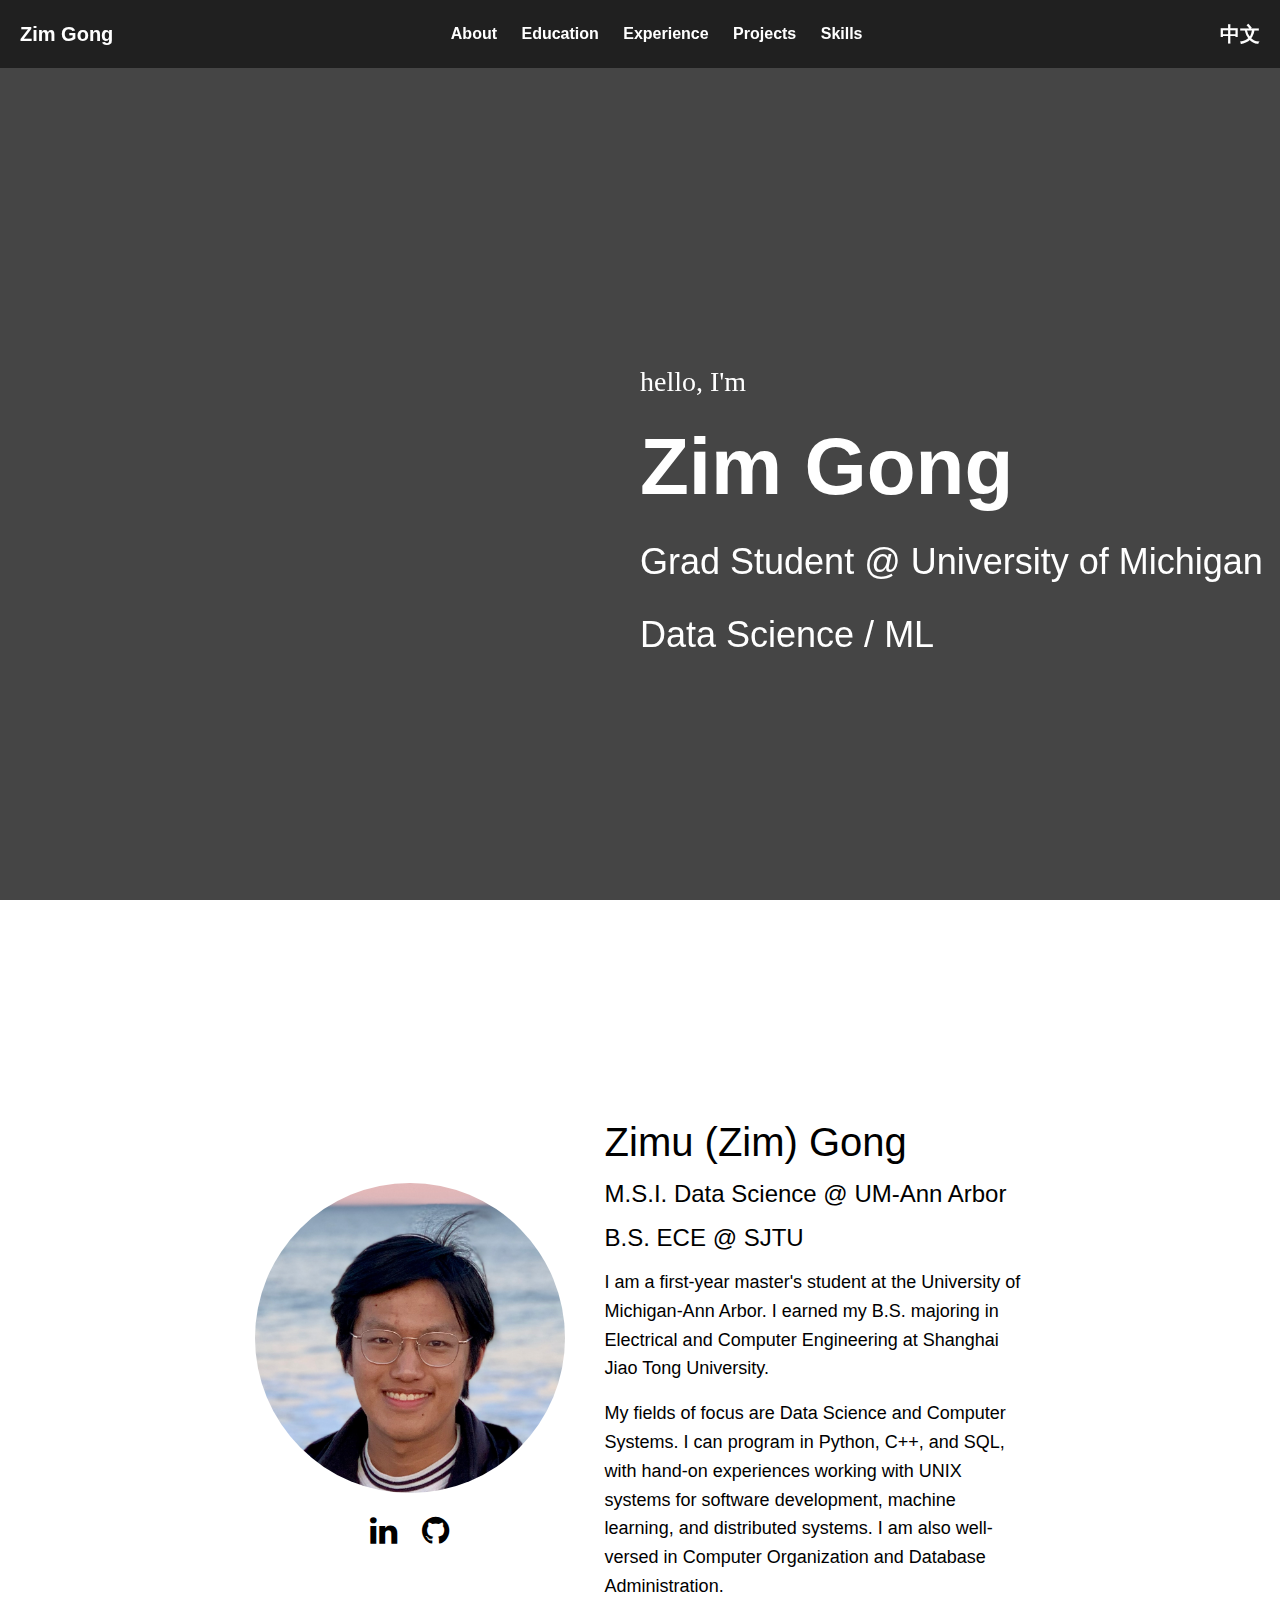
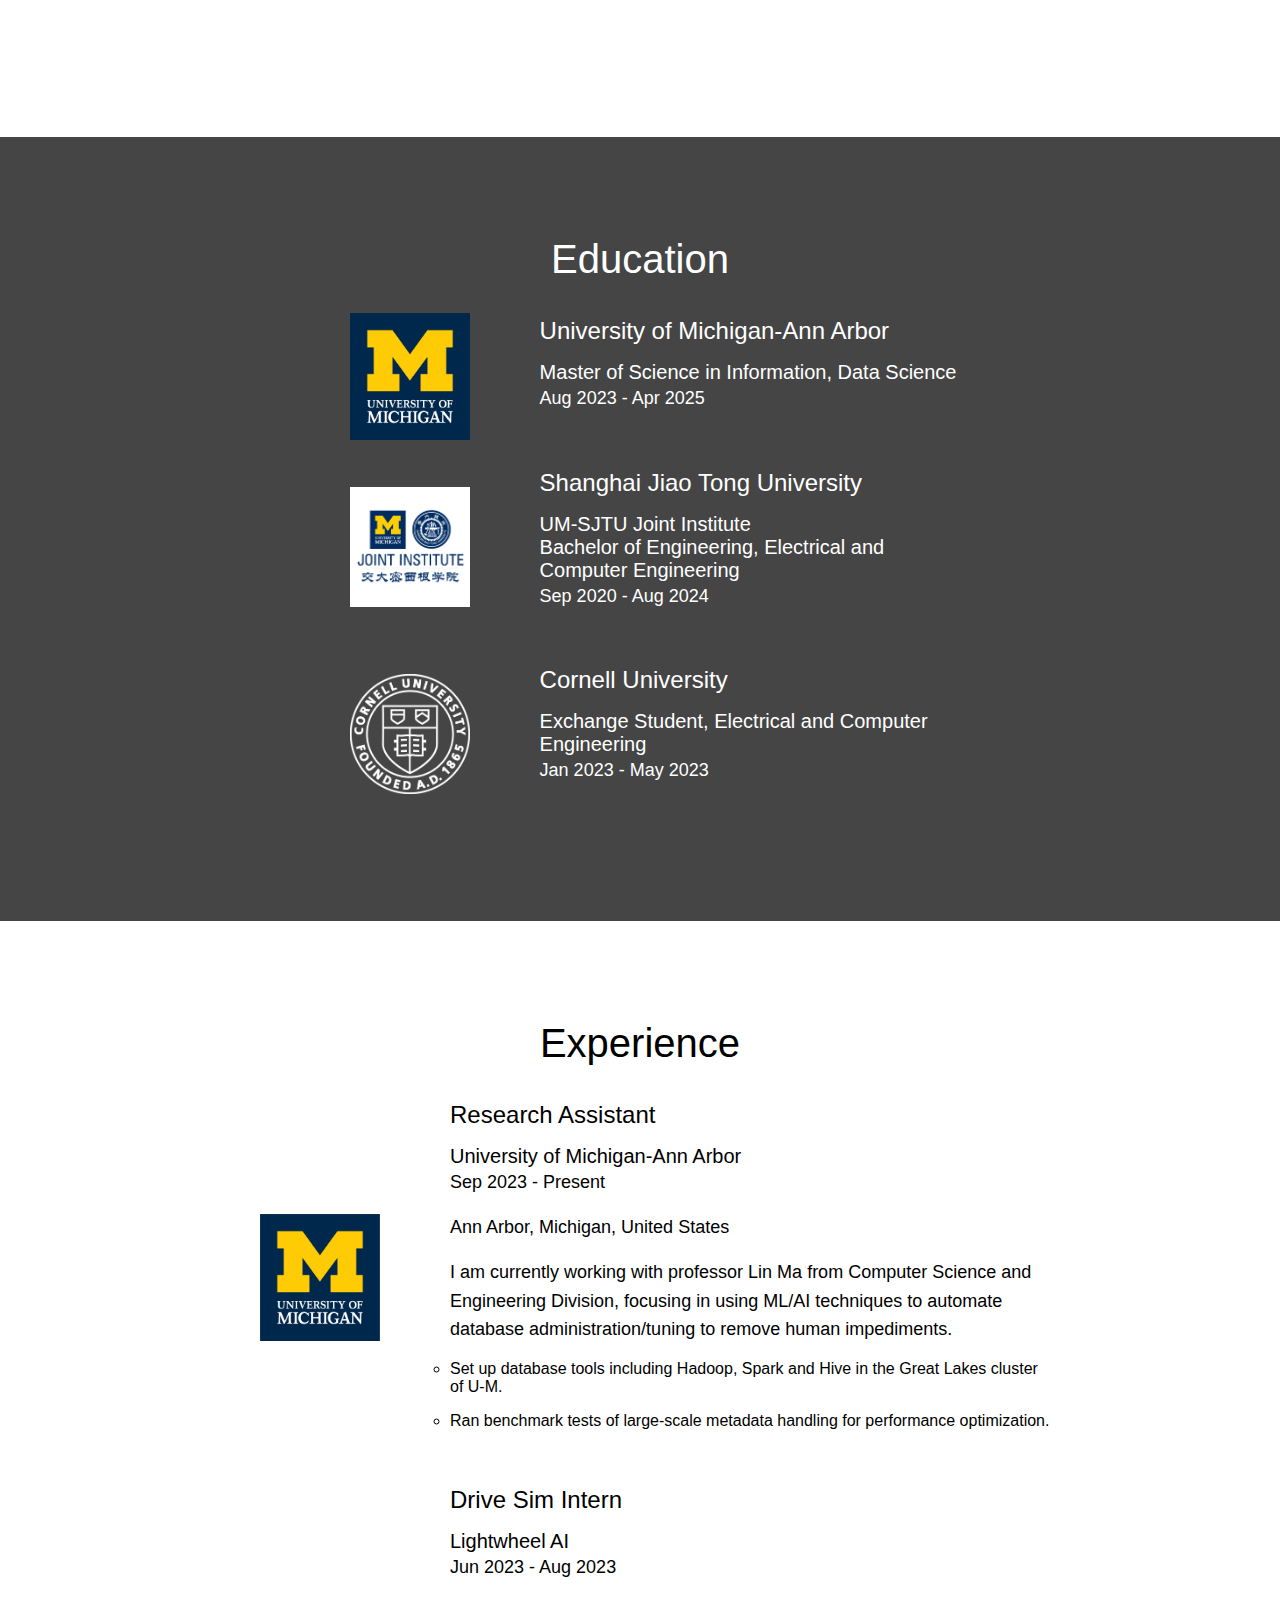
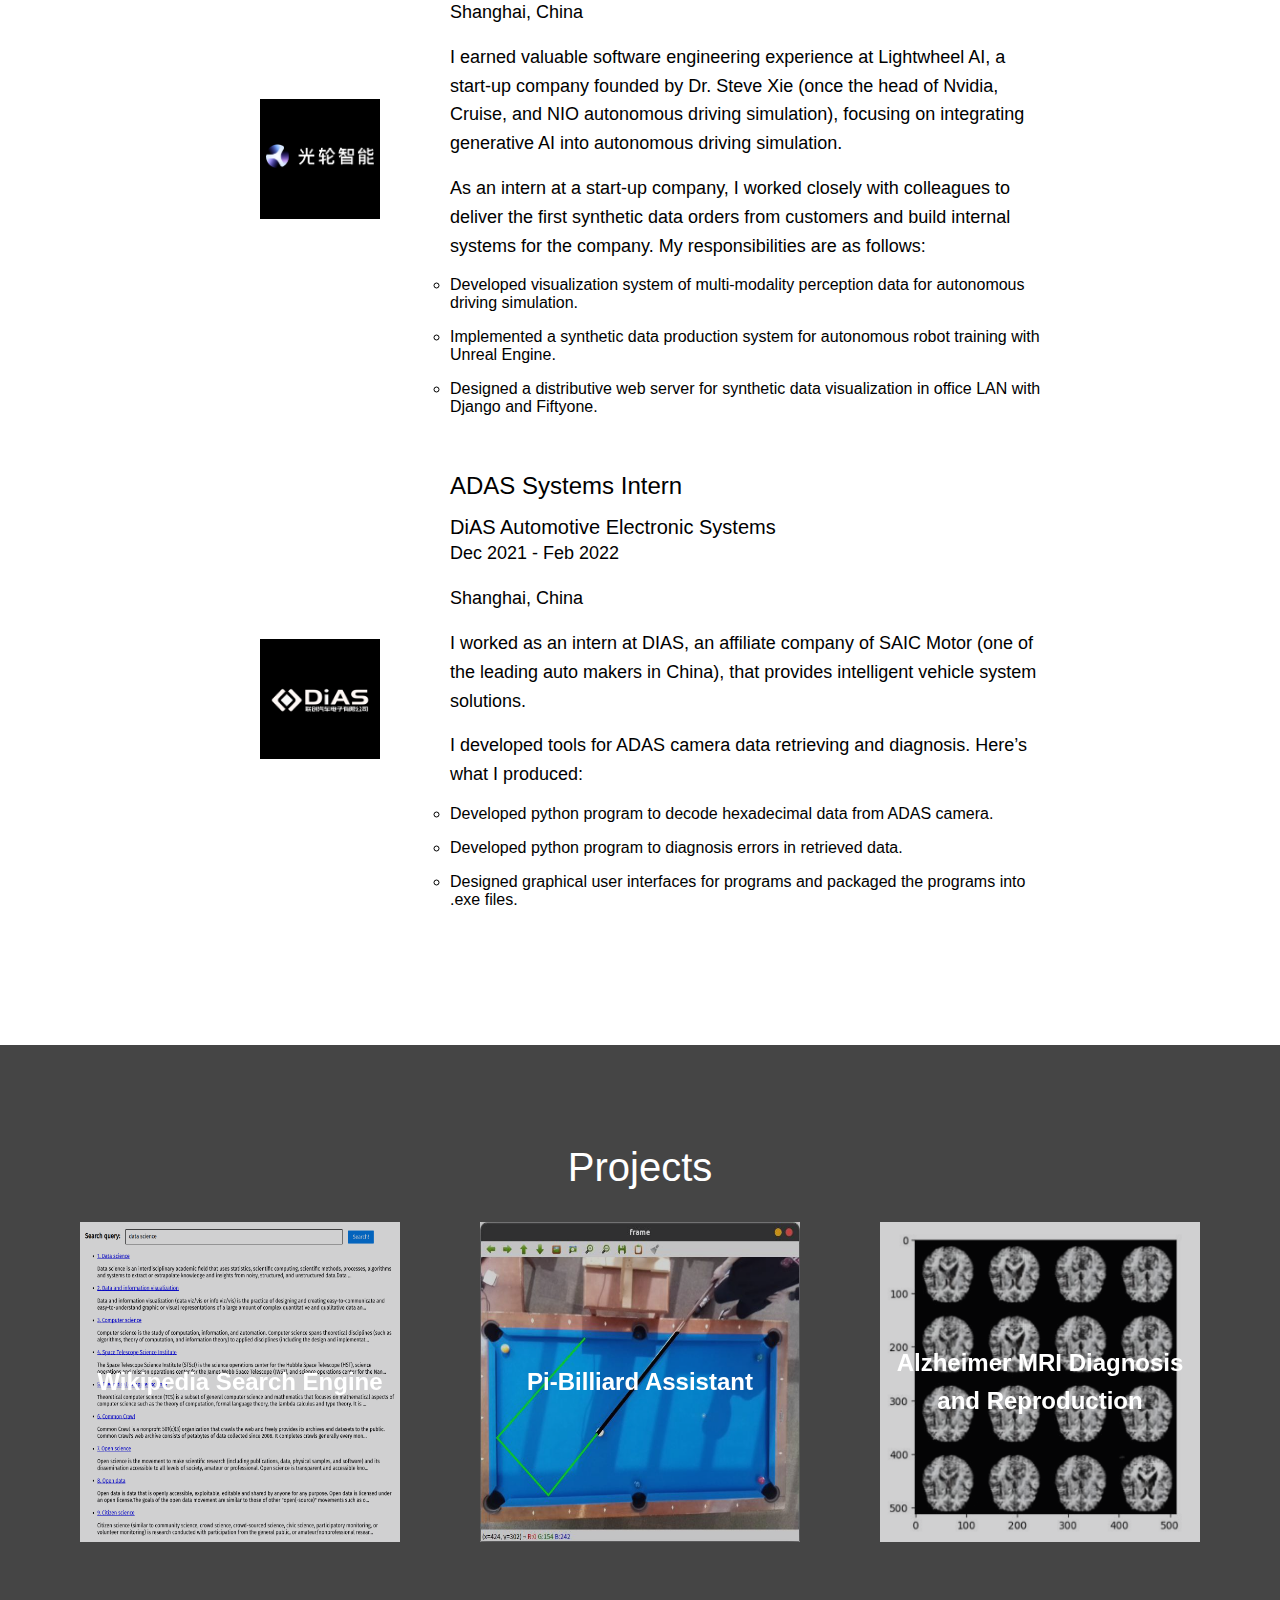
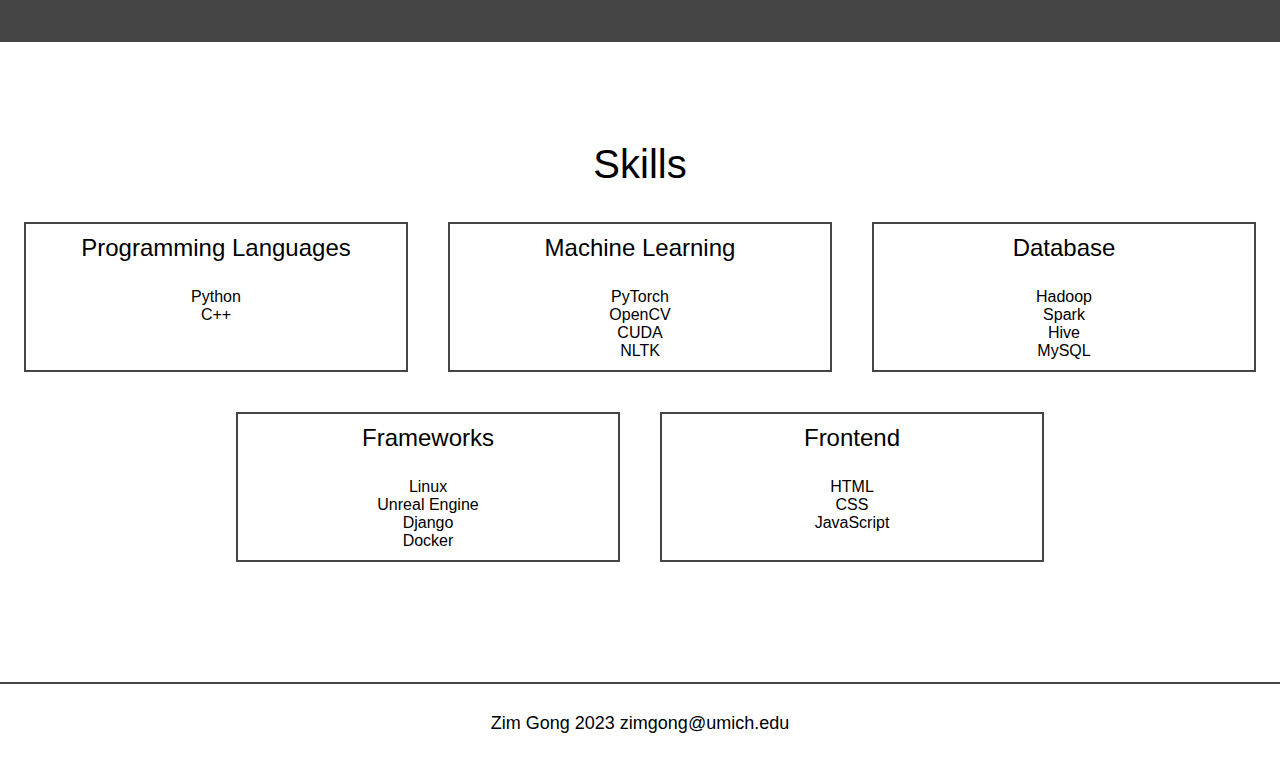
==== index.html @ d5c475df "Initial commit" ====
<!DOCTYPE html>
<html lang="en">

<head>
    <meta charset="UTF-8">
    <meta name="viewport" content="width=device-width, initial-scale=1.0">
    <link rel="stylesheet" href="css/html5reset.css">
    <link rel="stylesheet" href="https://cdnjs.cloudflare.com/ajax/libs/font-awesome/4.7.0/css/font-awesome.min.css">
    <link rel="stylesheet" href="css/style.css">
    <title>Zimu (Zim) Gong</title>
    <link rel="icon" type="image/x-icon" href="images/favicon.ico">
</head>

<body>
    <a id="skip" href="#main">Skip to Main Content</a>
    <header>
        <p class="name">Zim Gong</p>
        <nav>
            <ul>
                <li><a href="#about">About</a></li>
                <li><a href="#education">Education</a></li>
                <li><a href="#experience">Experience</a></li>
                <li><a href="#projects">Projects</a></li>
                <li><a href="#skills">Skills</a></li>
            </ul>
        </nav>
        <a class="language" href="./index_ce.html">中文</a>
    </header>
    <main id="main">
        <div class="section" id="cover">
            <!-- <img src="images/main_background.jpg" alt="Zimu Gong Main Background"> -->
            <div id="aboutbox">
                <p class="small">hello, I'm</p>
                <h1 class="title">Zim Gong</h1>
                <p class="medium">Grad Student @ University of Michigan</p>
                <p class="medium">Data Science / ML</p>
            </div>
        </div>
        <div class="section">
            <!-- <h2>About</h2> -->
            <div class="content" id="about">
                <div class="picturebox" id="portfolio">
                    <img id="portfolio_pic" src="images/portfolio.jpg" alt="Zimu Gong Portfolio">
                    <div class="social">
                        <ul>
                            <li><i class="fa fa-linkedin" ></i></li>
                            <li><i class="fa fa-github"></i></li>
                        </ul>

                    </div>
                </div>
                <div class="textbox" id="intro">
                    <h2>Zimu (Zim) Gong</h2>
                    <h3>M.S.I. Data Science @ UM-Ann Arbor</h3>
                    <h3>B.S. ECE @ SJTU</h3>
                    <p>I am a first-year master's student at the University of Michigan-Ann Arbor. I earned my B.S.
                        majoring
                        in
                        Electrical and Computer Engineering at Shanghai Jiao Tong University. </p>
                    <p>My fields of focus are Data Science and Computer Systems. I can program in Python, C++, and SQL,
                        with
                        hand-on experiences working with UNIX systems for software development, machine learning, and
                        distributed systems. I am also well-versed in Computer Organization and Database Administration.
                    </p>
                </div>
            </div>
        </div>
        <div class="section" id="education">
            <h2>Education</h2>
            <div class="content">
                <div class="logo">
                    <img src="images/U-M_Logo-Hex.png" alt="University of Michigan Logo">
                </div>
                <div class="textbox">
                    <h3>University of Michigan-Ann Arbor</h3>
                    <h4>Master of Science in Information, Data Science</h4>
                    <p>Aug 2023 - Apr 2025</p>
                </div>
            </div>
            <div class="content">
                <div class="logo" id="ji_logo">
                    <img src="images/ji_logo.png" alt="Shanghai Jiao Tong University Logo">
                </div>
                <div class="textbox">
                    <h3>Shanghai Jiao Tong University</h3>
                    <h4>UM-SJTU Joint Institute</h4>
                    <h4>Bachelor of Engineering, Electrical and Computer Engineering</h4>
                    <p>Sep 2020 - Aug 2024</p>
                </div>
            </div>
            <div class="content">
                <div class="logo">
                    <img src="images/cornell_seal_simple_web_white.png" alt="Cornell University Logo">
                </div>
                <div class="textbox">
                    <h3>Cornell University</h3>
                    <h4>Exchange Student, Electrical and Computer Engineering</h4>
                    <p>Jan 2023 - May 2023</p>
                </div>
            </div>
        </div>
        <div class="section" id="experience">
            <h2>Experience</h2>
            <div class="content">
                <div class="logo">
                    <img src="images/U-M_Logo-Hex.png" alt="University of Michigan Logo">
                </div>
                <div class="textbox">
                    <h3>Research Assistant</h3>
                    <h4>University of Michigan-Ann Arbor</h4>
                    <p>Sep 2023 - Present</p>
                    <p>Ann Arbor, Michigan, United States</p>
                    <p>I am currently working with professor Lin Ma from Computer Science and Engineering Division,
                        focusing in using ML/AI techniques to automate database administration/tuning to remove human
                        impediments.</p>
                    <ul>
                        <li>Set up database tools including Hadoop, Spark and Hive in the Great Lakes cluster of U-M.
                        </li>
                        <li>Ran benchmark tests of large-scale metadata handling for performance optimization.</li>
                    </ul>
                </div>
            </div>
            <div class="content">
                <div class="logo" id="lw_logo">
                    <img src="images/lightwheel_ai.png" alt="Lightwheel AI Logo">
                </div>
                <div class="textbox">
                    <h3>Drive Sim Intern</h3>
                    <h4>Lightwheel AI</h4>
                    <p>Jun 2023 - Aug 2023</p>
                    <p>Shanghai, China</p>
                    <p>I earned valuable software engineering experience at Lightwheel AI, a start-up company founded by
                        Dr.
                        Steve Xie (once the head of Nvidia, Cruise, and NIO autonomous driving simulation), focusing on
                        integrating generative AI into autonomous driving simulation.</p>

                    <p>As an intern at a start-up company, I worked closely with colleagues to deliver the first
                        synthetic
                        data orders from customers and build internal systems for the company. My responsibilities are
                        as
                        follows:</p>
                    <ul>
                        <li>Developed visualization system of multi-modality perception data for autonomous driving
                            simulation.</li>
                        <li>Implemented a synthetic data production system for autonomous robot training with Unreal
                            Engine.
                        </li>
                        <li>Designed a distributive web server for synthetic data visualization in office LAN with
                            Django
                            and Fiftyone.</li>
                    </ul>
                </div>
            </div>
            <div class="content">
                <div class="logo" id="lw_logo">
                    <img src="images/dias2.png" alt="DiAS Logo">
                </div>
                <div class="textbox">
                    <h3>ADAS Systems Intern</h3>
                    <h4>DiAS Automotive Electronic Systems</h4>
                    <p>Dec 2021 - Feb 2022</p>
                    <p>Shanghai, China</p>
                    <p>I worked as an intern at DIAS, an affiliate company of SAIC Motor (one of the leading auto makers
                        in
                        China), that provides intelligent vehicle system solutions. </p>

                    <p>I developed tools for ADAS camera data retrieving and diagnosis. Here’s what I produced:</p>
                    <ul>
                        <li>Developed python program to decode hexadecimal data from ADAS camera.</li>
                        <li>Developed python program to diagnosis errors in retrieved data.</li>
                        <li>Designed graphical user interfaces for programs and packaged the programs into .exe files.
                        </li>
                    </ul>
                </div>
            </div>
        </div>
        <div class="section" id="projects">
            <h2>Projects</h2>
            <div class="projbox">
                <div class="card" data-target="modal1">
                    <img src="images/search_engine.png" alt="Search Engine" class="openBtn">
                    <div class="card-text">
                        <p>Wikipedia Search Engine</p>
                    </div>
                </div>
                <div class="card" data-target="modal2">
                    <img src="images/billiard_assistant.jpeg" alt="billiard_assistant" class="openBtn">
                    <div class="card-text">
                        <p>Pi-Billiard Assistant</p>
                    </div>
                </div>
                <div class="card" data-target="modal3">
                    <img src="images/Alzheimer.png" alt="Alzheimer" class="openBtn">
                    <div class="card-text">
                        <p>Alzheimer MRI Diagnosis and Reproduction</p>
                    </div>
                </div>
            </div>
        </div>
        <div class="section" id="skills">
            <h2>Skills</h2>
            <div class="skillsbox">
                <div class="skill">
                    <h3>Programming Languages</h3>
                    <ul>
                        <li>Python</li>
                        <li>C++</li>
                    </ul>
                </div>
                <div class="skill">
                    <h3>Machine Learning</h3>
                    <ul>
                        <li>PyTorch</li>
                        <li>OpenCV</li>
                        <li>CUDA</li>
                        <li>NLTK</li>
                    </ul>
                </div>
                <div class="skill">
                    <h3>Database</h3>
                    <ul>
                        <li>Hadoop</li>
                        <li>Spark</li>
                        <li>Hive</li>
                        <li>MySQL</li>
                    </ul>
                </div>
                <div class="skill">
                    <h3>Frameworks</h3>
                    <ul>
                        <li>Linux</li>
                        <li>Unreal Engine</li>
                        <li>Django</li>
                        <li>Docker</li>
                    </ul>
                </div>
                <div class="skill">
                    <h3>Frontend</h3>
                    <ul>
                        <li>HTML</li>
                        <li>CSS</li>
                        <li>JavaScript</li>
                    </ul>
                </div>
            </div>
        </div>
    </main>
</body>

<script src="js/script.js"></script>

<footer>
    <p>Zim Gong 2023 zimgong@umich.edu</p>
</footer>

<div class="modal" id="modal1">
    <div class="modal-content" id="proj1">
        <span class="close">&times;</span>
        <h4>Wikipedia Search Engine</h4>
        <p>Aug 2023 - Present</p>
        <a href="https://github.com/zimgong/Wikipedia-Search-Engine">Github Link</a>
        <p>A full search engine using vector space model techniques. It uses 1M wikipedia entries as demo
            content.</p>
        <p>The engine uses tokenizer and indexing to store information, and accepts different ranking models
            including BM25, Dirichlet LM, etc. It supports Document Augmentation with trained LLM models.
            The
            user can also choose to use machine learning models or cross-encoder ranking as rankers.
            Finally,
            MAP and NDCG metrics are provided to evaluate the effectiveness.</p>
    </div>
</div>
<div class="modal" id="modal2">
    <div class="modal-content" id="proj2">
        <span class="close">&times;</span>
        <h4>Pi-Billiard Assistant</h4>
        <p>Jan 2023 - May 2023</p>
        <a href="https://github.com/zimgong/Pi-Billiard-Assistant">Github Link</a>
        <p>The Pi Billiard Assistant is an embedded system that consists of a Raspberry Pi 4, a Raspberry
            camera
            and an external laptop providing a dynamic trajectory estimation based on player"s cue
            direction.
            The system is capable of calculating the trajectory with a collision between cue ball and
            cushions.
            Players can better adjust the shot by referring to the trajectory and explore more potential
            solutions to snooker from laptop display. The system is installed with an external frame for
            video
            capturing and leaves space for future stretch designs and implementations.</p>
    </div>
</div>
<div class="modal" id="modal3">
    <div class="modal-content" id="proj3">
        <span class="close">&times;</span>
        <h4>Alzheimer MRI Diagnosis and Reproduction with CNN and GAN</h4>
        <p>Sep 2022 - Dec 2022</p>
        <a href="https://github.com/zimgong/Alzheimer-MRI-CNN-GAN">Github Link</a>
        <p>This is a project that aims to compare multiple classification methods including KNN and CNN
            network
            in Alzheimer’s disease diagnosis, reach higher accuracy with only single-angled MRI dataset and
            use GAN network to reconstruct brain MRI photos of Alzheimer’s disease patients, which are
            possible
            to then be fed back to the classification network to test its result.</p>
    </div>
</div>

</html>
---- css/style.css ----
html {
    scroll-behavior: smooth;
}

body {
    font-family: 'Geneva', 'Arial', sans-serif;
}

.main {
    margin-top: 30px;
}

p {
    font-size: 18px;
    line-height: 1.6;
}

a {
    text-decoration: none;
}

a:hover {
    color: #ffcb05;
    text-decoration: none;
}

a:focus {
    border: 1px solid white;
}

h1 {
    font-size: 48px;
    padding: 0px 0px 20px 0px;
}

h2 {
    text-align: center;
    font-size: 40px;
}

h3 {
    font-size: 24px;
}

h4 {
    font-size: 20px;
}

ul {
    list-style-type: circle;
}

.textbox h2,
h3,
p,
li {
    margin-bottom: 1rem;
}

#skip {
    position: absolute;
    top: -40px;
}

#skip:focus {
    position: absolute;
    top: 20px;
    background-color: white;
}

header {
    overflow: hidden;
    position: fixed;
    top: 0;
    width: 100%;
    display: flex;
    background-color: rgba(22, 22, 23, .8);
    justify-content: space-around;
    align-items: center;
}

nav,
footer {
    padding: 25px 0;
    text-align: center;
}

footer {
    border-top: 2px solid rgba(22, 22, 23, .8);
}

nav li {
    display: inline;
    padding: 0px 20px 20px 0px;
}

nav a {
    font-weight: bold;
    text-decoration: none;
    color: white;
}

.name {
    display: None;
}

.language {
    display: block;
    font-size: 20px;
    font-weight: bold;
    color: white;
    padding: 12px 20px;
    margin-bottom: inherit;
}

.language {
    font-size: inherit;
}

#cover {
    display: none;
}

#about {
    margin-top: 100px;
}

.small {
    font-size: 28px;
    font-family: 'Apple Chancery', cursive;
}

.medium {
    font-size: 36px;
}

.title {
    font-size: 80px;
    font-weight: bold;
}

.section {
    padding: 20px 0px;
}

.section:nth-of-type(2n + 1) {
    background-color: rgba(22, 22, 23, .8);
    color: white;
}

.section h2 {
    margin-top: 0;
    margin-bottom: 15px;
}

.content {
    display: flex;
    flex-direction: column;
    justify-content: center;
    align-items: center;
    height: 100%;
}

#portfolio {
    margin-bottom: 24px;
    display: flex;
    flex-direction: column;
    text-align: center;
}

#portfolio_pic {
    width: 350px;
    border-radius: 50%;
    padding: 20px;
}

.textbox {
    width: 80%;
    padding: 20px;
}

.social li {
    display: inline;
    font-size: 32px;
    padding: 10px;
}

.skill li {
    margin-bottom: 0;
}

.logo {
    width: 120px;
    height: 120px;
    margin: 0px 50px;
}

#lw_logo {
    background-color: black;
}

#ji_logo {
    background-color: white;
}

#ji_logo img {
    padding: 15% 0% 15% 0%;
}

#lw_logo img {
    padding: 45px 5% 45px 5%;
}

.skillsbox {
    display: flex;
    flex-direction: column;
    flex-wrap: wrap;
    justify-content: center;
    align-items: center;
}

.skill {
    display: flex;
    flex-direction: column;
    box-sizing: border-box;
    width: 80%;
    height: 150px;
    text-align: center;
    border: 2px solid rgba(22, 22, 23, .8);
    margin: 20px;
    padding: 10px;
    gap: 10px;

}

.skill ul {
    list-style-type: none;
    padding: 0px;
}

.skill h2 {
    font-size: 32px;
}

.proj {
    display: none;
    /* position: absolute;
margin: auto;
border: 1px solid rgba(22, 22, 23, .8); */
}

.card {
    position: relative;
    width: 80vw;
    height: 80vw;
}

.card img {
    position: relative;
    width: 80vw;
    height: 80vw;
}

.card-text {
    display: flex;
    position: absolute;
    top: 0%;
    left: 0;
    width: 100%;
    height: 100%;
    background-color: rgba(22, 22, 23, .2);
    justify-content: center;
    align-items: center;
    pointer-events: none;
}

.card-text p {
    margin: inherit;
    font-weight: bold;
    font-size: 24px;
    text-align: center;
}

#projects h2 {
    margin-bottom: 2rem;
}

.projbox {
    display: flex;
    flex-direction: column;
    flex-wrap: wrap;
    align-items: center;
}

.modal {
    display: none;
    position: fixed;
    z-index: 1;
    top: 0;
    left: 0;
    width: 100%;
    height: 100%;
    overflow: auto;
    background-color: rgb(0, 0, 0);
    background-color: rgba(0, 0, 0, 0.4);
}

.modal-content {
    background-color: #fefefe;
    margin: 15% auto;
    padding: 20px;
    border: 1px solid #888;
    width: 80%;
}

.close {
    color: #000;
    float: right;
    font-size: 28px;
    font-weight: bold;
}

.close:hover,
.close:focus {
    color: #ffcb05;
    text-decoration: none;
    cursor: pointer;
}

@media screen and (min-width: 800px) {
    #cover {
        display: block;
    }

    #aboutbox {
        position: absolute;
        top: 40%;
        left: 50%;
        color: white;
        font-size: 80px;
        line-break: normal;
        font-family: 'Geneva', 'Arial', sans-serif;
    }

    .name,
    .language {
        display: block;
        font-size: 20px;
        font-weight: bold;
        color: white;
        padding: 12px 20px;
        margin-bottom: inherit;
    }

    header {
        justify-content: space-between;
    }

    .content {
        display: flex;
        flex-direction: row;
    }

    #experience .textbox {
        width: 50%;
    }

    #education .textbox,
    #about .textbox {
        width: 36%;
    }

    .section {
        padding: 100px 0px;
    }

    .section:nth-of-type(2n + 1) {
        background-color: rgba(22, 22, 23, .8);
        color: white;
    }

    #about h2 {
        text-align: left;
    }

    #cover {
        padding: 0px;
        height: 100vh;
        background-image: url('../images/main_background.jpg');
        background-size: cover;
        background-position: center;
        background-repeat: no-repeat;
    }

    #cover img {
        object-fit: cover;
        overflow: hidden;
    }

    .logo {
        width: 120px;
        height: 120px;
        margin: 0px 50px;
    }

    #lw_logo {
        background-color: black;
    }

    #ji_logo {
        background-color: white;
    }

    #ji_logo img {
        padding: 15% 0% 15% 0%;
    }

    #lw_logo img {
        padding: 45px 5% 45px 5%;
    }

    .skillsbox {
        display: flex;
        flex-direction: row;
        flex-wrap: wrap;
        justify-content: center;
    }

    .skill {
        display: flex;
        flex-direction: column;
        box-sizing: border-box;
        width: 30%;
        text-align: center;
        border: 2px solid rgba(22, 22, 23, .8);
        margin: 20px;
        padding: 10px;
        gap: 10px;
    }

    .skill ul {
        list-style-type: none;
        padding: 0px;
    }

    .skill h2 {
        font-size: 32px;
    }

    .card {
        position: relative;
        width: 25vw;
        height: 25vw;
    }

    .card img {
        position: relative;
        width: 25vw;
        height: 25vw;
    }

    .card img:hover {
        transform: scale(0.9);
    }

    .card-text {
        display: flex;
        position: absolute;
        top: 0%;
        left: 0;
        width: 100%;
        height: 100%;
        background-color: rgba(22, 22, 23, .2);
        justify-content: center;
        align-items: center;
        pointer-events: none;
    }

    .card-text p {
        margin: inherit;
        font-weight: bold;
        font-size: 24px;
        text-align: center;
    }

    .projbox {
        display: flex;
        flex-direction: row;
        flex-wrap: wrap;
        justify-content: space-evenly;
    }
}

@media screen and (prefers-reduced-motion: reduce) {
    html {
        scroll-behavior: auto;
    }

    .skip a {
        -webkit-transition: none;
        transition: none;
    }
}
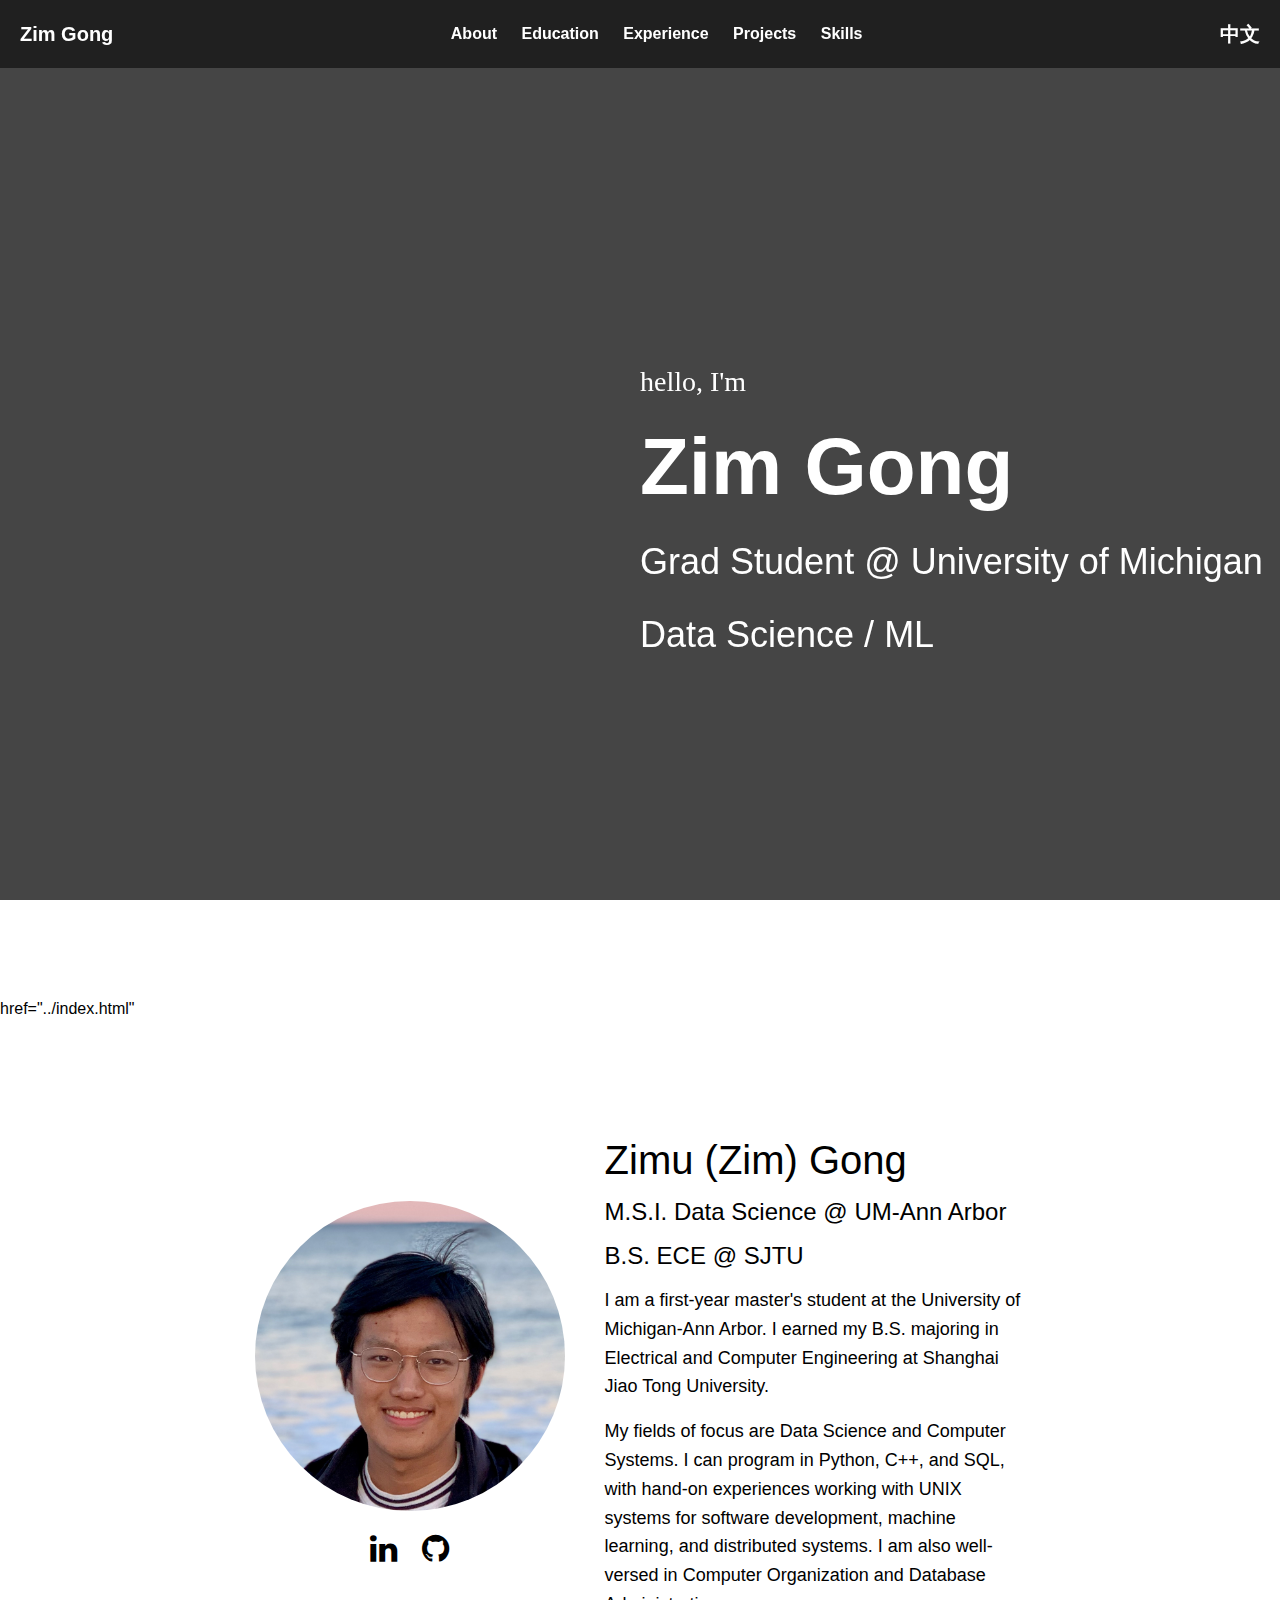
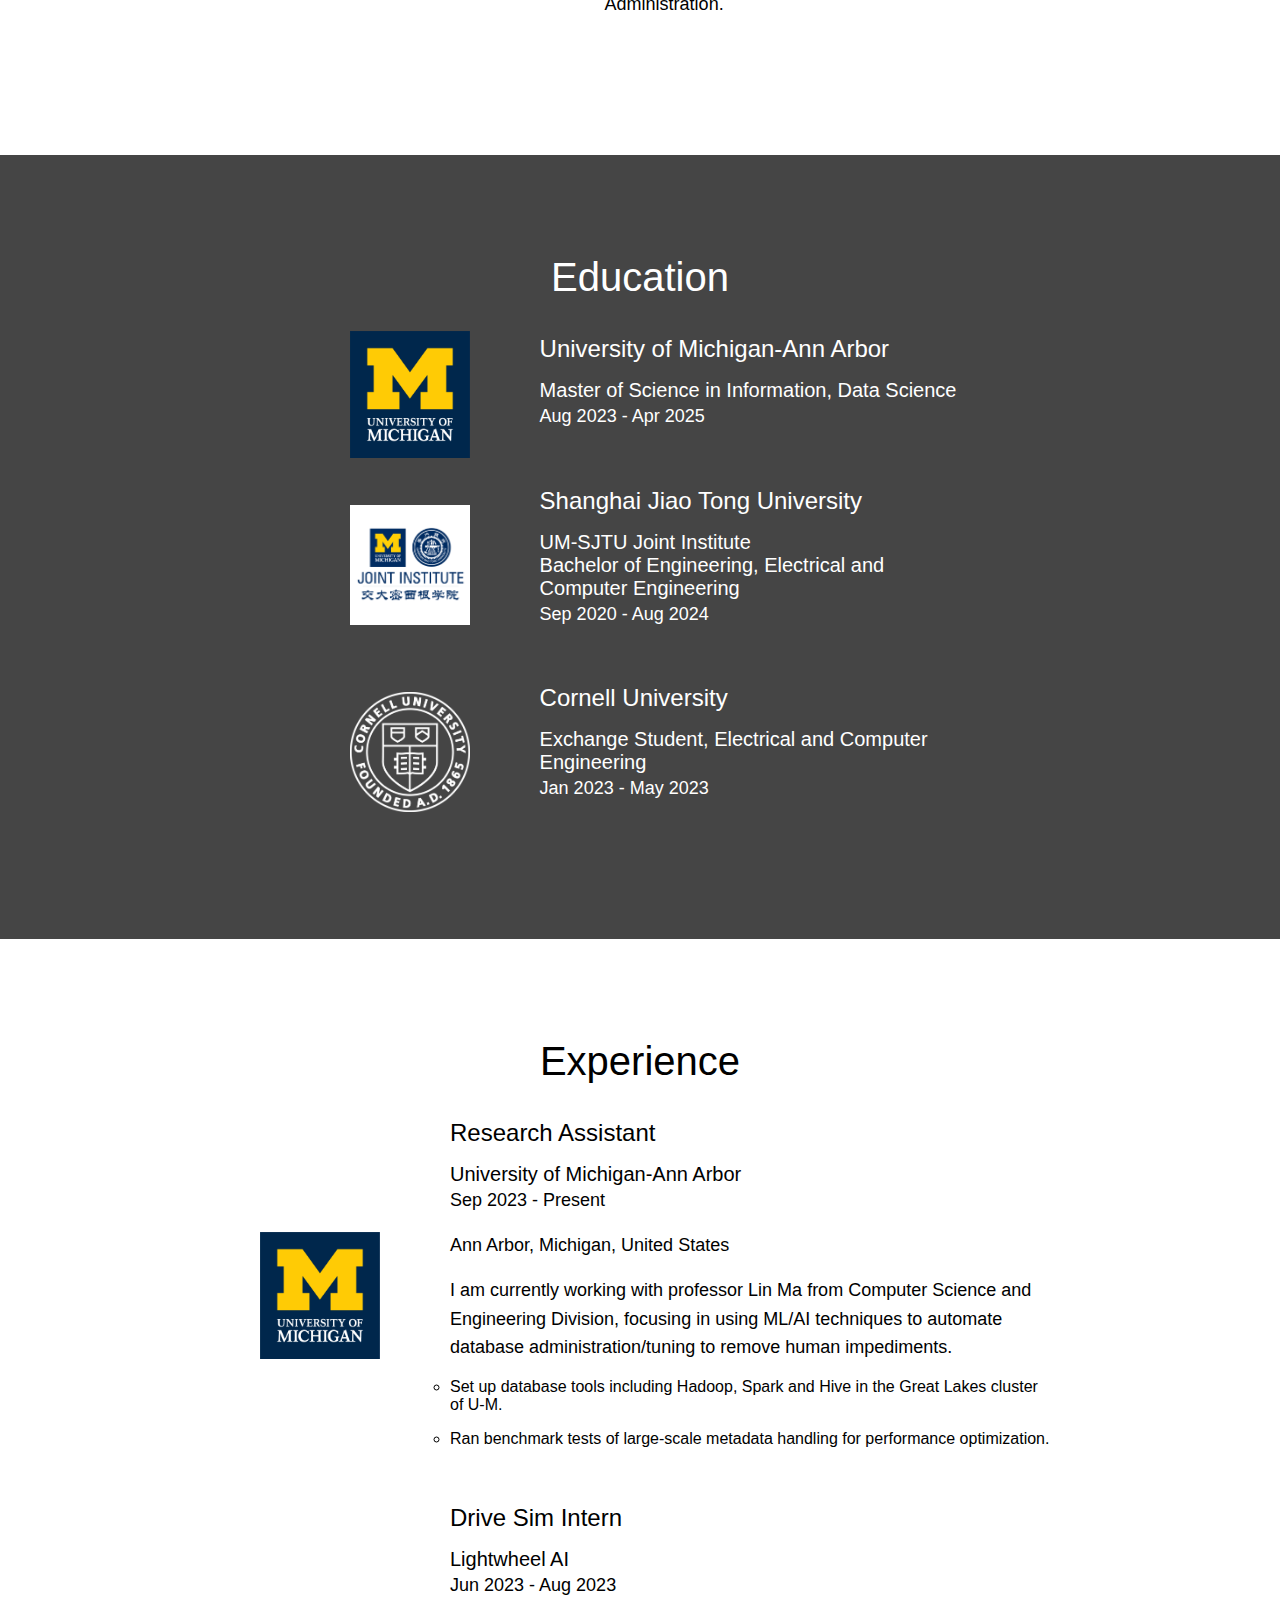
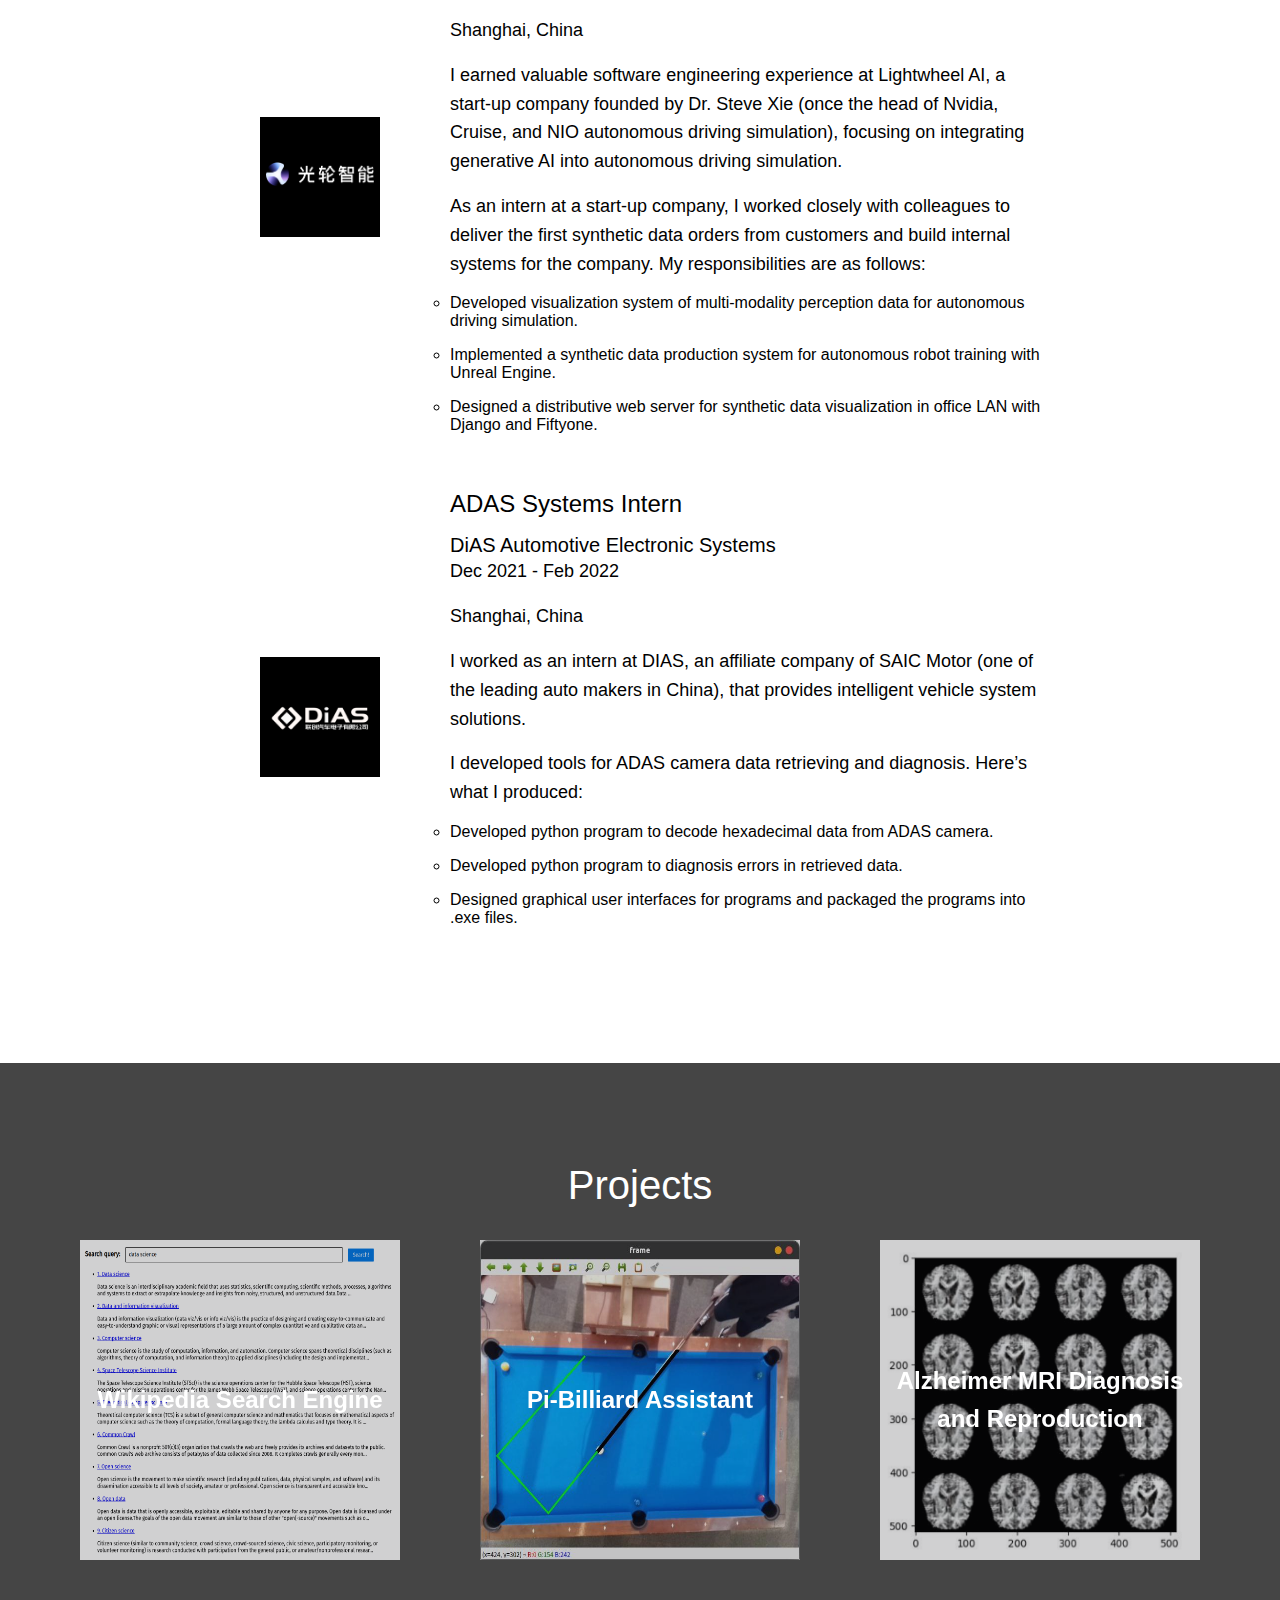
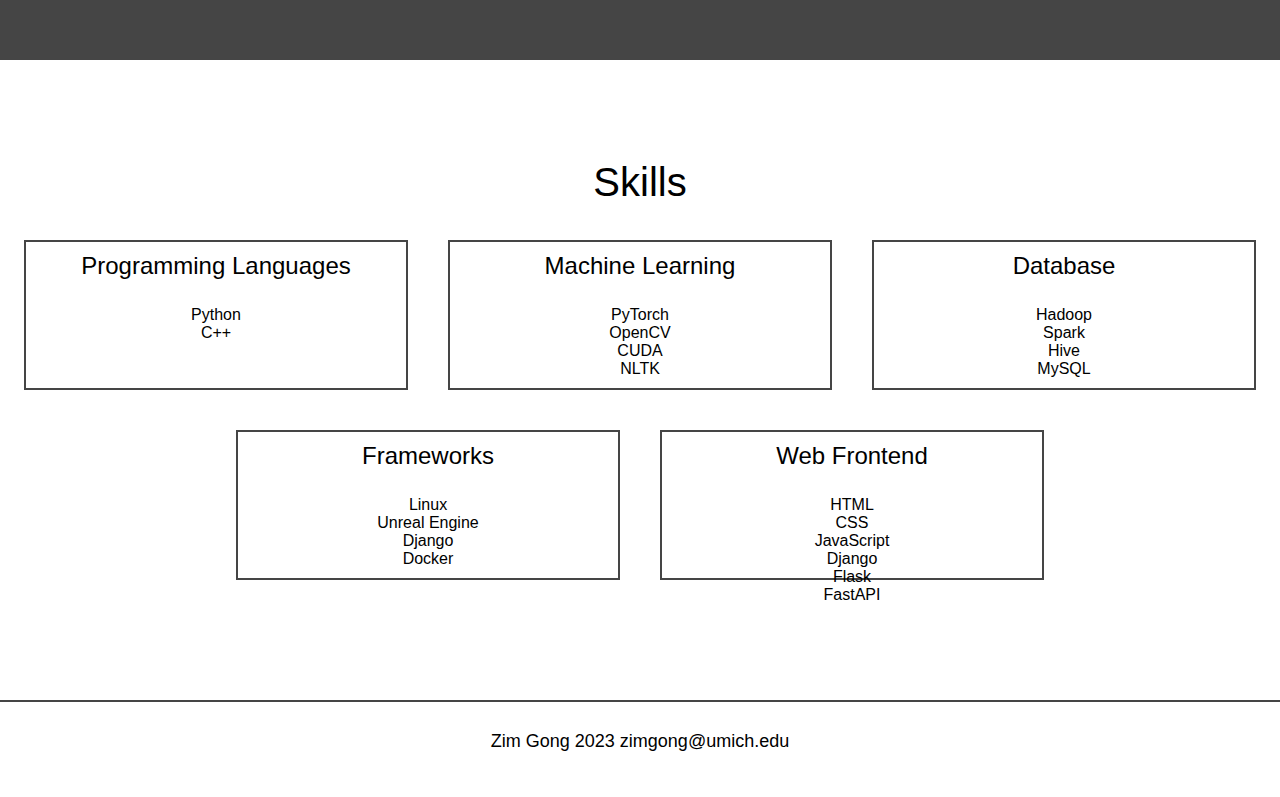
==== commit e4aeaf21: "fix language switcher" ====
--- a/index.html
+++ b/index.html
@@ -1,305 +1,12 @@
 <!DOCTYPE html>
-<html lang="en">
+<html>
+<head>
+    <title>Redirecting</title>
+</head>
+<body>
+    <p>Loading...</p>
 
-<head>
-    <meta charset="UTF-8">
-    <meta name="viewport" content="width=device-width, initial-scale=1.0">
-    <link rel="stylesheet" href="css/html5reset.css">
-    <link rel="stylesheet" href="https://cdnjs.cloudflare.com/ajax/libs/font-awesome/4.7.0/css/font-awesome.min.css">
-    <link rel="stylesheet" href="css/style.css">
-    <title>Zimu (Zim) Gong</title>
-    <link rel="icon" type="image/x-icon" href="images/favicon.ico">
-</head>
-
-<body>
-    <a id="skip" href="#main">Skip to Main Content</a>
-    <header>
-        <p class="name">Zim Gong</p>
-        <nav>
-            <ul>
-                <li><a href="#about">About</a></li>
-                <li><a href="#education">Education</a></li>
-                <li><a href="#experience">Experience</a></li>
-                <li><a href="#projects">Projects</a></li>
-                <li><a href="#skills">Skills</a></li>
-            </ul>
-        </nav>
-        <a class="language" href="./index_ce.html">中文</a>
-    </header>
-    <main id="main">
-        <div class="section" id="cover">
-            <!-- <img src="images/main_background.jpg" alt="Zimu Gong Main Background"> -->
-            <div id="aboutbox">
-                <p class="small">hello, I'm</p>
-                <h1 class="title">Zim Gong</h1>
-                <p class="medium">Grad Student @ University of Michigan</p>
-                <p class="medium">Data Science / ML</p>
-            </div>
-        </div>
-        <div class="section">
-            <!-- <h2>About</h2> -->
-            <div class="content" id="about">
-                <div class="picturebox" id="portfolio">
-                    <img id="portfolio_pic" src="images/portfolio.jpg" alt="Zimu Gong Portfolio">
-                    <div class="social">
-                        <ul>
-                            <li><i class="fa fa-linkedin" ></i></li>
-                            <li><i class="fa fa-github"></i></li>
-                        </ul>
-
-                    </div>
-                </div>
-                <div class="textbox" id="intro">
-                    <h2>Zimu (Zim) Gong</h2>
-                    <h3>M.S.I. Data Science @ UM-Ann Arbor</h3>
-                    <h3>B.S. ECE @ SJTU</h3>
-                    <p>I am a first-year master's student at the University of Michigan-Ann Arbor. I earned my B.S.
-                        majoring
-                        in
-                        Electrical and Computer Engineering at Shanghai Jiao Tong University. </p>
-                    <p>My fields of focus are Data Science and Computer Systems. I can program in Python, C++, and SQL,
-                        with
-                        hand-on experiences working with UNIX systems for software development, machine learning, and
-                        distributed systems. I am also well-versed in Computer Organization and Database Administration.
-                    </p>
-                </div>
-            </div>
-        </div>
-        <div class="section" id="education">
-            <h2>Education</h2>
-            <div class="content">
-                <div class="logo">
-                    <img src="images/U-M_Logo-Hex.png" alt="University of Michigan Logo">
-                </div>
-                <div class="textbox">
-                    <h3>University of Michigan-Ann Arbor</h3>
-                    <h4>Master of Science in Information, Data Science</h4>
-                    <p>Aug 2023 - Apr 2025</p>
-                </div>
-            </div>
-            <div class="content">
-                <div class="logo" id="ji_logo">
-                    <img src="images/ji_logo.png" alt="Shanghai Jiao Tong University Logo">
-                </div>
-                <div class="textbox">
-                    <h3>Shanghai Jiao Tong University</h3>
-                    <h4>UM-SJTU Joint Institute</h4>
-                    <h4>Bachelor of Engineering, Electrical and Computer Engineering</h4>
-                    <p>Sep 2020 - Aug 2024</p>
-                </div>
-            </div>
-            <div class="content">
-                <div class="logo">
-                    <img src="images/cornell_seal_simple_web_white.png" alt="Cornell University Logo">
-                </div>
-                <div class="textbox">
-                    <h3>Cornell University</h3>
-                    <h4>Exchange Student, Electrical and Computer Engineering</h4>
-                    <p>Jan 2023 - May 2023</p>
-                </div>
-            </div>
-        </div>
-        <div class="section" id="experience">
-            <h2>Experience</h2>
-            <div class="content">
-                <div class="logo">
-                    <img src="images/U-M_Logo-Hex.png" alt="University of Michigan Logo">
-                </div>
-                <div class="textbox">
-                    <h3>Research Assistant</h3>
-                    <h4>University of Michigan-Ann Arbor</h4>
-                    <p>Sep 2023 - Present</p>
-                    <p>Ann Arbor, Michigan, United States</p>
-                    <p>I am currently working with professor Lin Ma from Computer Science and Engineering Division,
-                        focusing in using ML/AI techniques to automate database administration/tuning to remove human
-                        impediments.</p>
-                    <ul>
-                        <li>Set up database tools including Hadoop, Spark and Hive in the Great Lakes cluster of U-M.
-                        </li>
-                        <li>Ran benchmark tests of large-scale metadata handling for performance optimization.</li>
-                    </ul>
-                </div>
-            </div>
-            <div class="content">
-                <div class="logo" id="lw_logo">
-                    <img src="images/lightwheel_ai.png" alt="Lightwheel AI Logo">
-                </div>
-                <div class="textbox">
-                    <h3>Drive Sim Intern</h3>
-                    <h4>Lightwheel AI</h4>
-                    <p>Jun 2023 - Aug 2023</p>
-                    <p>Shanghai, China</p>
-                    <p>I earned valuable software engineering experience at Lightwheel AI, a start-up company founded by
-                        Dr.
-                        Steve Xie (once the head of Nvidia, Cruise, and NIO autonomous driving simulation), focusing on
-                        integrating generative AI into autonomous driving simulation.</p>
-
-                    <p>As an intern at a start-up company, I worked closely with colleagues to deliver the first
-                        synthetic
-                        data orders from customers and build internal systems for the company. My responsibilities are
-                        as
-                        follows:</p>
-                    <ul>
-                        <li>Developed visualization system of multi-modality perception data for autonomous driving
-                            simulation.</li>
-                        <li>Implemented a synthetic data production system for autonomous robot training with Unreal
-                            Engine.
-                        </li>
-                        <li>Designed a distributive web server for synthetic data visualization in office LAN with
-                            Django
-                            and Fiftyone.</li>
-                    </ul>
-                </div>
-            </div>
-            <div class="content">
-                <div class="logo" id="lw_logo">
-                    <img src="images/dias2.png" alt="DiAS Logo">
-                </div>
-                <div class="textbox">
-                    <h3>ADAS Systems Intern</h3>
-                    <h4>DiAS Automotive Electronic Systems</h4>
-                    <p>Dec 2021 - Feb 2022</p>
-                    <p>Shanghai, China</p>
-                    <p>I worked as an intern at DIAS, an affiliate company of SAIC Motor (one of the leading auto makers
-                        in
-                        China), that provides intelligent vehicle system solutions. </p>
-
-                    <p>I developed tools for ADAS camera data retrieving and diagnosis. Here’s what I produced:</p>
-                    <ul>
-                        <li>Developed python program to decode hexadecimal data from ADAS camera.</li>
-                        <li>Developed python program to diagnosis errors in retrieved data.</li>
-                        <li>Designed graphical user interfaces for programs and packaged the programs into .exe files.
-                        </li>
-                    </ul>
-                </div>
-            </div>
-        </div>
-        <div class="section" id="projects">
-            <h2>Projects</h2>
-            <div class="projbox">
-                <div class="card" data-target="modal1">
-                    <img src="images/search_engine.png" alt="Search Engine" class="openBtn">
-                    <div class="card-text">
-                        <p>Wikipedia Search Engine</p>
-                    </div>
-                </div>
-                <div class="card" data-target="modal2">
-                    <img src="images/billiard_assistant.jpeg" alt="billiard_assistant" class="openBtn">
-                    <div class="card-text">
-                        <p>Pi-Billiard Assistant</p>
-                    </div>
-                </div>
-                <div class="card" data-target="modal3">
-                    <img src="images/Alzheimer.png" alt="Alzheimer" class="openBtn">
-                    <div class="card-text">
-                        <p>Alzheimer MRI Diagnosis and Reproduction</p>
-                    </div>
-                </div>
-            </div>
-        </div>
-        <div class="section" id="skills">
-            <h2>Skills</h2>
-            <div class="skillsbox">
-                <div class="skill">
-                    <h3>Programming Languages</h3>
-                    <ul>
-                        <li>Python</li>
-                        <li>C++</li>
-                    </ul>
-                </div>
-                <div class="skill">
-                    <h3>Machine Learning</h3>
-                    <ul>
-                        <li>PyTorch</li>
-                        <li>OpenCV</li>
-                        <li>CUDA</li>
-                        <li>NLTK</li>
-                    </ul>
-                </div>
-                <div class="skill">
-                    <h3>Database</h3>
-                    <ul>
-                        <li>Hadoop</li>
-                        <li>Spark</li>
-                        <li>Hive</li>
-                        <li>MySQL</li>
-                    </ul>
-                </div>
-                <div class="skill">
-                    <h3>Frameworks</h3>
-                    <ul>
-                        <li>Linux</li>
-                        <li>Unreal Engine</li>
-                        <li>Django</li>
-                        <li>Docker</li>
-                    </ul>
-                </div>
-                <div class="skill">
-                    <h3>Frontend</h3>
-                    <ul>
-                        <li>HTML</li>
-                        <li>CSS</li>
-                        <li>JavaScript</li>
-                    </ul>
-                </div>
-            </div>
-        </div>
-    </main>
+    <!-- JavaScript file link -->
+    <script src="js/language-switcher.js"></script>
 </body>
-
-<script src="js/script.js"></script>
-
-<footer>
-    <p>Zim Gong 2023 zimgong@umich.edu</p>
-</footer>
-
-<div class="modal" id="modal1">
-    <div class="modal-content" id="proj1">
-        <span class="close">&times;</span>
-        <h4>Wikipedia Search Engine</h4>
-        <p>Aug 2023 - Present</p>
-        <a href="https://github.com/zimgong/Wikipedia-Search-Engine">Github Link</a>
-        <p>A full search engine using vector space model techniques. It uses 1M wikipedia entries as demo
-            content.</p>
-        <p>The engine uses tokenizer and indexing to store information, and accepts different ranking models
-            including BM25, Dirichlet LM, etc. It supports Document Augmentation with trained LLM models.
-            The
-            user can also choose to use machine learning models or cross-encoder ranking as rankers.
-            Finally,
-            MAP and NDCG metrics are provided to evaluate the effectiveness.</p>
-    </div>
-</div>
-<div class="modal" id="modal2">
-    <div class="modal-content" id="proj2">
-        <span class="close">&times;</span>
-        <h4>Pi-Billiard Assistant</h4>
-        <p>Jan 2023 - May 2023</p>
-        <a href="https://github.com/zimgong/Pi-Billiard-Assistant">Github Link</a>
-        <p>The Pi Billiard Assistant is an embedded system that consists of a Raspberry Pi 4, a Raspberry
-            camera
-            and an external laptop providing a dynamic trajectory estimation based on player"s cue
-            direction.
-            The system is capable of calculating the trajectory with a collision between cue ball and
-            cushions.
-            Players can better adjust the shot by referring to the trajectory and explore more potential
-            solutions to snooker from laptop display. The system is installed with an external frame for
-            video
-            capturing and leaves space for future stretch designs and implementations.</p>
-    </div>
-</div>
-<div class="modal" id="modal3">
-    <div class="modal-content" id="proj3">
-        <span class="close">&times;</span>
-        <h4>Alzheimer MRI Diagnosis and Reproduction with CNN and GAN</h4>
-        <p>Sep 2022 - Dec 2022</p>
-        <a href="https://github.com/zimgong/Alzheimer-MRI-CNN-GAN">Github Link</a>
-        <p>This is a project that aims to compare multiple classification methods including KNN and CNN
-            network
-            in Alzheimer’s disease diagnosis, reach higher accuracy with only single-angled MRI dataset and
-            use GAN network to reconstruct brain MRI photos of Alzheimer’s disease patients, which are
-            possible
-            to then be fed back to the classification network to test its result.</p>
-    </div>
-</div>
-
 </html>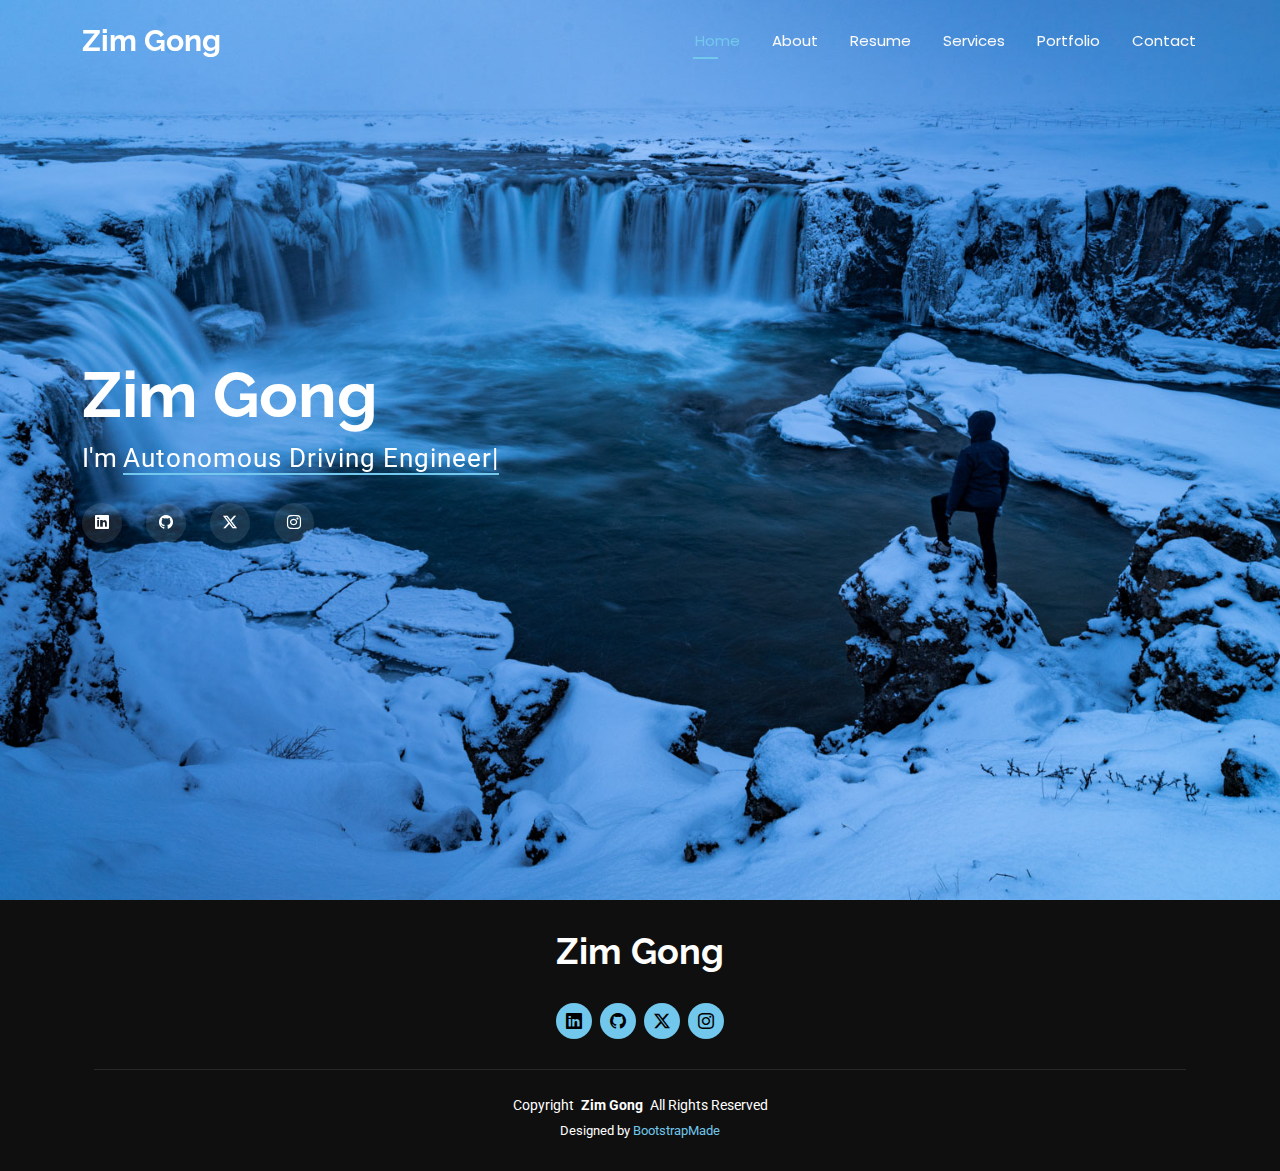
==== commit b17295c9: "fixed bug" ====
--- a/index.html
+++ b/index.html
@@ -1,12 +1,152 @@
 <!DOCTYPE html>
-<html>
+<html lang="en">
+
 <head>
-    <title>Redirecting</title>
+  <meta charset="utf-8">
+  <meta content="width=device-width, initial-scale=1.0" name="viewport">
+  <title>Index</title>
+  <meta name="description" content="">
+  <meta name="keywords" content="">
+
+  <!-- Favicons -->
+  <link href="assets/img/favicon.png" rel="icon">
+  <link href="assets/img/apple-touch-icon.png" rel="apple-touch-icon">
+
+  <!-- Fonts -->
+  <link href="https://fonts.googleapis.com" rel="preconnect">
+  <link href="https://fonts.gstatic.com" rel="preconnect" crossorigin>
+  <link href="https://fonts.googleapis.com/css2?family=Roboto:ital,wght@0,100;0,300;0,400;0,500;0,700;0,900;1,100;1,300;1,400;1,500;1,700;1,900&family=Poppins:ital,wght@0,100;0,200;0,300;0,400;0,500;0,600;0,700;0,800;0,900;1,100;1,200;1,300;1,400;1,500;1,600;1,700;1,800;1,900&family=Raleway:ital,wght@0,100;0,200;0,300;0,400;0,500;0,600;0,700;0,800;0,900;1,100;1,200;1,300;1,400;1,500;1,600;1,700;1,800;1,900&display=swap" rel="stylesheet">
+
+  <!-- Vendor CSS Files -->
+  <link href="assets/vendor/bootstrap/css/bootstrap.min.css" rel="stylesheet">
+  <link href="assets/vendor/bootstrap-icons/bootstrap-icons.css" rel="stylesheet">
+  <link href="assets/vendor/aos/aos.css" rel="stylesheet">
+  <link href="assets/vendor/swiper/swiper-bundle.min.css" rel="stylesheet">
+  <link href="assets/vendor/glightbox/css/glightbox.min.css" rel="stylesheet">
+
+  <!-- Main CSS File -->
+  <link href="assets/css/main.css" rel="stylesheet">
+
+  <!-- =======================================================
+  * Template Name: Personal
+  * Template URL: https://bootstrapmade.com/personal-free-resume-bootstrap-template/
+  * Updated: Aug 07 2024 with Bootstrap v5.3.3
+  * Author: BootstrapMade.com
+  * License: https://bootstrapmade.com/license/
+  ======================================================== -->
 </head>
-<body>
-    <p>Loading...</p>
 
-    <!-- JavaScript file link -->
-    <script src="js/language-switcher.js"></script>
+<body class="index-page">
+
+  <header id="header" class="header d-flex align-items-center fixed-top">
+    <div class="container-fluid container-xl position-relative d-flex align-items-center justify-content-between">
+
+      <a href="index.html" class="logo d-flex align-items-center">
+        <!-- Uncomment the line below if you also wish to use an image logo -->
+        <!-- <img src="assets/img/logo.png" alt=""> -->
+        <h1 class="sitename">Zim Gong</h1>
+      </a>
+
+      <nav id="navmenu" class="navmenu">
+        <ul>
+          <li><a href="index.html" class="active">Home</a></li>
+          <li><a href="about.html">About</a></li>
+          <li><a href="resume.html">Resume</a></li>
+          <li><a href="services.html">Services</a></li>
+          <li><a href="portfolio.html">Portfolio</a></li>
+          <!-- <li class="dropdown"><a href="#"><span>Dropdown</span> <i class="bi bi-chevron-down toggle-dropdown"></i></a>
+            <ul>
+              <li><a href="#">Dropdown 1</a></li>
+              <li class="dropdown"><a href="#"><span>Deep Dropdown</span> <i class="bi bi-chevron-down toggle-dropdown"></i></a>
+                <ul>
+                  <li><a href="#">Deep Dropdown 1</a></li>
+                  <li><a href="#">Deep Dropdown 2</a></li>
+                  <li><a href="#">Deep Dropdown 3</a></li>
+                  <li><a href="#">Deep Dropdown 4</a></li>
+                  <li><a href="#">Deep Dropdown 5</a></li>
+                </ul>
+              </li>
+              <li><a href="#">Dropdown 2</a></li>
+              <li><a href="#">Dropdown 3</a></li>
+              <li><a href="#">Dropdown 4</a></li>
+            </ul>
+          </li> -->
+          <li><a href="contact.html">Contact</a></li>
+        </ul>
+        <i class="mobile-nav-toggle d-xl-none bi bi-list"></i>
+      </nav>
+
+    </div>
+  </header>
+
+  <main class="main">
+
+    <!-- Hero Section -->
+    <section id="hero" class="hero section dark-background">
+
+      <img src="assets/img/hero-bg.jpg" alt="" data-aos="fade-in">
+
+      <div class="container" data-aos="zoom-out" data-aos-delay="100">
+        <h2>Zim Gong</h2>
+        <p>I'm <span class="typed" data-typed-items="Autonomous Driving Engineer, Software Developer, Petrohead, Photographer">Autonomous Driving Engineer</span><span class="typed-cursor typed-cursor--blink"></span></p>
+        <div class="social-links">
+          <a href="https://www.linkedin.com/in/zim-gong/"><i class="bi bi-linkedin"></i></a>
+          <a href="https://github.com/zimgong"><i class="bi bi-github"></i></a>
+          <a href="#"><i class="bi bi-twitter-x"></i></a>
+          <a href="https://www.instagram.com/zimslifeinvader/"><i class="bi bi-instagram"></i></a>
+        </div>
+      </div>
+
+    </section><!-- /Hero Section -->
+
+  </main>
+
+  <footer id="footer" class="footer dark-background">
+    <div class="container">
+      <h3 class="sitename">Zim Gong</h3>
+      <p></p>
+      <div class="social-links d-flex justify-content-center">
+        <a href="https://www.linkedin.com/in/zim-gong/"><i class="bi bi-linkedin"></i></a>
+        <a href="https://github.com/zimgong"><i class="bi bi-github"></i></a>
+        <a href=""><i class="bi bi-twitter-x"></i></a>
+        <a href="https://www.instagram.com/zimslifeinvader/"><i class="bi bi-instagram"></i></a>
+      </div>
+      <div class="container">
+        <div class="copyright">
+          <span>Copyright</span> <strong class="px-1 sitename">Zim Gong</strong> <span>All Rights Reserved</span>
+        </div>
+        <div class="credits">
+          <!-- All the links in the footer should remain intact. -->
+          <!-- You can delete the links only if you've purchased the pro version. -->
+          <!-- Licensing information: https://bootstrapmade.com/license/ -->
+          <!-- Purchase the pro version with working PHP/AJAX contact form: [buy-url] -->
+          Designed by <a href="https://bootstrapmade.com/">BootstrapMade</a>
+        </div>
+      </div>
+    </div>
+  </footer>
+
+  <!-- Scroll Top -->
+  <a href="#" id="scroll-top" class="scroll-top d-flex align-items-center justify-content-center"><i class="bi bi-arrow-up-short"></i></a>
+
+  <!-- Preloader -->
+  <div id="preloader"></div>
+
+  <!-- Vendor JS Files -->
+  <script src="assets/vendor/bootstrap/js/bootstrap.bundle.min.js"></script>
+  <script src="assets/vendor/php-email-form/validate.js"></script>
+  <script src="assets/vendor/aos/aos.js"></script>
+  <script src="assets/vendor/typed.js/typed.umd.js"></script>
+  <script src="assets/vendor/purecounter/purecounter_vanilla.js"></script>
+  <script src="assets/vendor/waypoints/noframework.waypoints.js"></script>
+  <script src="assets/vendor/swiper/swiper-bundle.min.js"></script>
+  <script src="assets/vendor/glightbox/js/glightbox.min.js"></script>
+  <script src="assets/vendor/imagesloaded/imagesloaded.pkgd.min.js"></script>
+  <script src="assets/vendor/isotope-layout/isotope.pkgd.min.js"></script>
+
+  <!-- Main JS File -->
+  <script src="assets/js/main.js"></script>
+
 </body>
+
 </html>